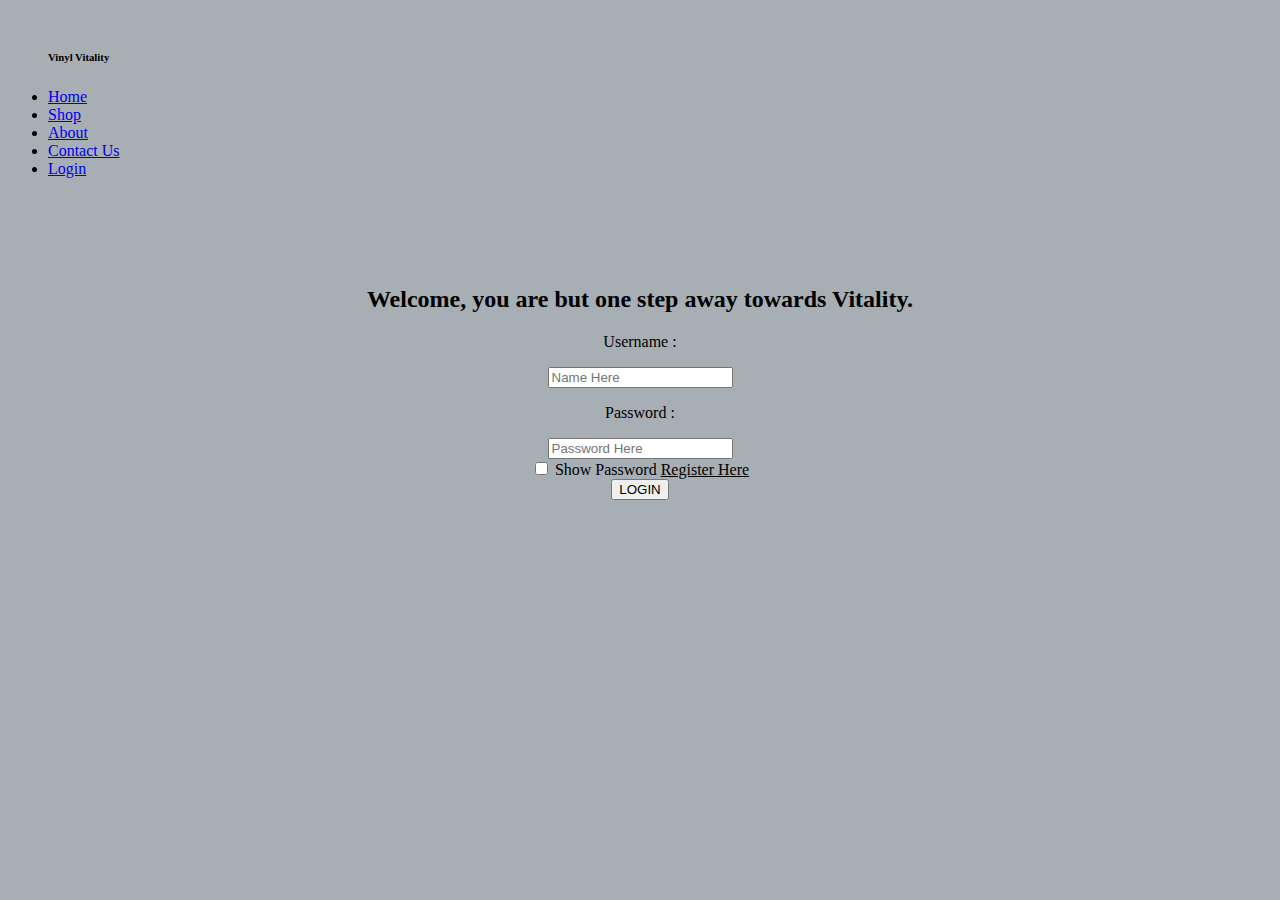
==== shop.html @ a81d19fe "Add files via upload" ====
<!DOCTYPE html>
<html>
  <head>
    <title>Ecommerce website</title>
    <link rel="stylesheet" href="style.css" />
  </head>
  <body>
    <!--header section-->
    <header>
      <div id="header">
        <div class="header-logo">
          <a href="indext.html"><img src="images/logo.png" alt="" /></a>
        </div>
        <div class="header-list">
          <nav class="header-list-nav">
            <ul>
			  <h6> Vinyl Vitality </h6>
              <li><a href="index.html">Home</a></li>
              <li><a class="active" href="shop.html">Shop</a></li>
              <li><a href="about.html">About</a></li>
              <li><a href="contact.html">Contact Us</a></li>
              <li><a href="login.html">Login</a></li>
            </ul>
          </nav>
          <div class="header-list-icon">
            <a href=""><i class="fa fa-bag-shopping"></i></a>
          </div>
        </div>
      </div>
    </header>
	
	<main>
	<section class="product-section" class="section-p1">
	<br>
	<br>
	<br>
	<br>
	<section class="product-section" class="section-p1">
        <h1>Our Products</h1>
        <div class="pro-collection">	
          <div class="product-cart">
            <img src="leyvey.jpg" style="padding-top: 50px; padding-bottom: 50px"/>
            <span>Laufey</span>
            <h4>Bewitched</h4>
            <h4 class="price">$30</h4>
            <a href="#"><b id="addtocart1" class="buy-icon"><img style="height: 20px; width: 20px" src="etnot.png"></b></a>
          </div>	
		 </div>
		<div class="pro-collection">
		 <div class="product-cart">
            <img src="demarc.webp" alt="product image" />
            <span>Mac Demarco</span>
            <h4>Here comes the cowboy</h4>
            <h4 class="price">$30</h4>
            <a href="#"><b id="addtocart1" class="buy-icon"><img style="height: 20px; width: 20px" src="etnot.png"></b></a>
          </div>
		</div>
		
		<div class="pro-collection">
		 <div class="product-cart">
            <img src="911.jpg" alt="product image" />
            <span>Tyler the Creator</span>
            <h4>Cherry Bomb</h4>
            <h4 class="price">$30</h4>
            <a href="#"><b id="addtocart1" class="buy-icon"><img style="height: 20px; width: 20px" src="etnot.png"></b></a>
          </div>
		</div>
		
		<div class="pro-collection">
		 <div class="product-cart">
            <img src="MJ.webp" alt="product image" />
            <span>Ryo Fukui</span>
            <h4>SCENERY</h4>
            <h4 class="price">$30</h4>
            <a href="#"><b id="addtocart1" class="buy-icon"><img style="height: 20px; width: 20px" src="etnot.png"></b></a>
          </div>
		</div>
		
		<div class="pro-collection">
		 <div class="product-cart">
            <img src="jaz.webp" alt="product image" />
            <span>Mac Demarco</span>
            <h4>Here comes the cowboy</h4>
            <h4 class="price">$30</h4>
            <a href="#"><b id="addtocart1" class="buy-icon"><img style="height: 20px; width: 20px" src="etnot.png"></b></a>
          </div>
		</div>
		
		<div class="pro-collection">
		 <div class="product-cart">
            <img src="totoro.webp" alt="product image" />
            <span>Studio Ghibli</span>
            <h4>My Neighbor Totoro OST</h4>
            <h4 class="price">$30</h4>
            <a href="#"><b id="addtocart1" class="buy-icon"><img style="height: 20px; width: 20px" src="etnot.png"></b></a>
          </div>
		</div>
		
     </section>	  
	</main>
	
    <div class="container">
            <div class="icon-cart">
                <img src = "bbldrizzy.png"
				width = "80"
				height = "80/>
					
            </div>
        <div class="listProduct">

        </div>
    </div>
	
    <div class="cartTab">

    <br>
	<br>
	
        <h1>Playlist</h1>
        <div class="listCart">
            
        </div>
        <div class="btn">
            <button class="close">Close</button>
            <button class="checkOut">Check Out</button>
        </div>
    </div>
	
  <script src="script.js"></script>
  </body>
</html>
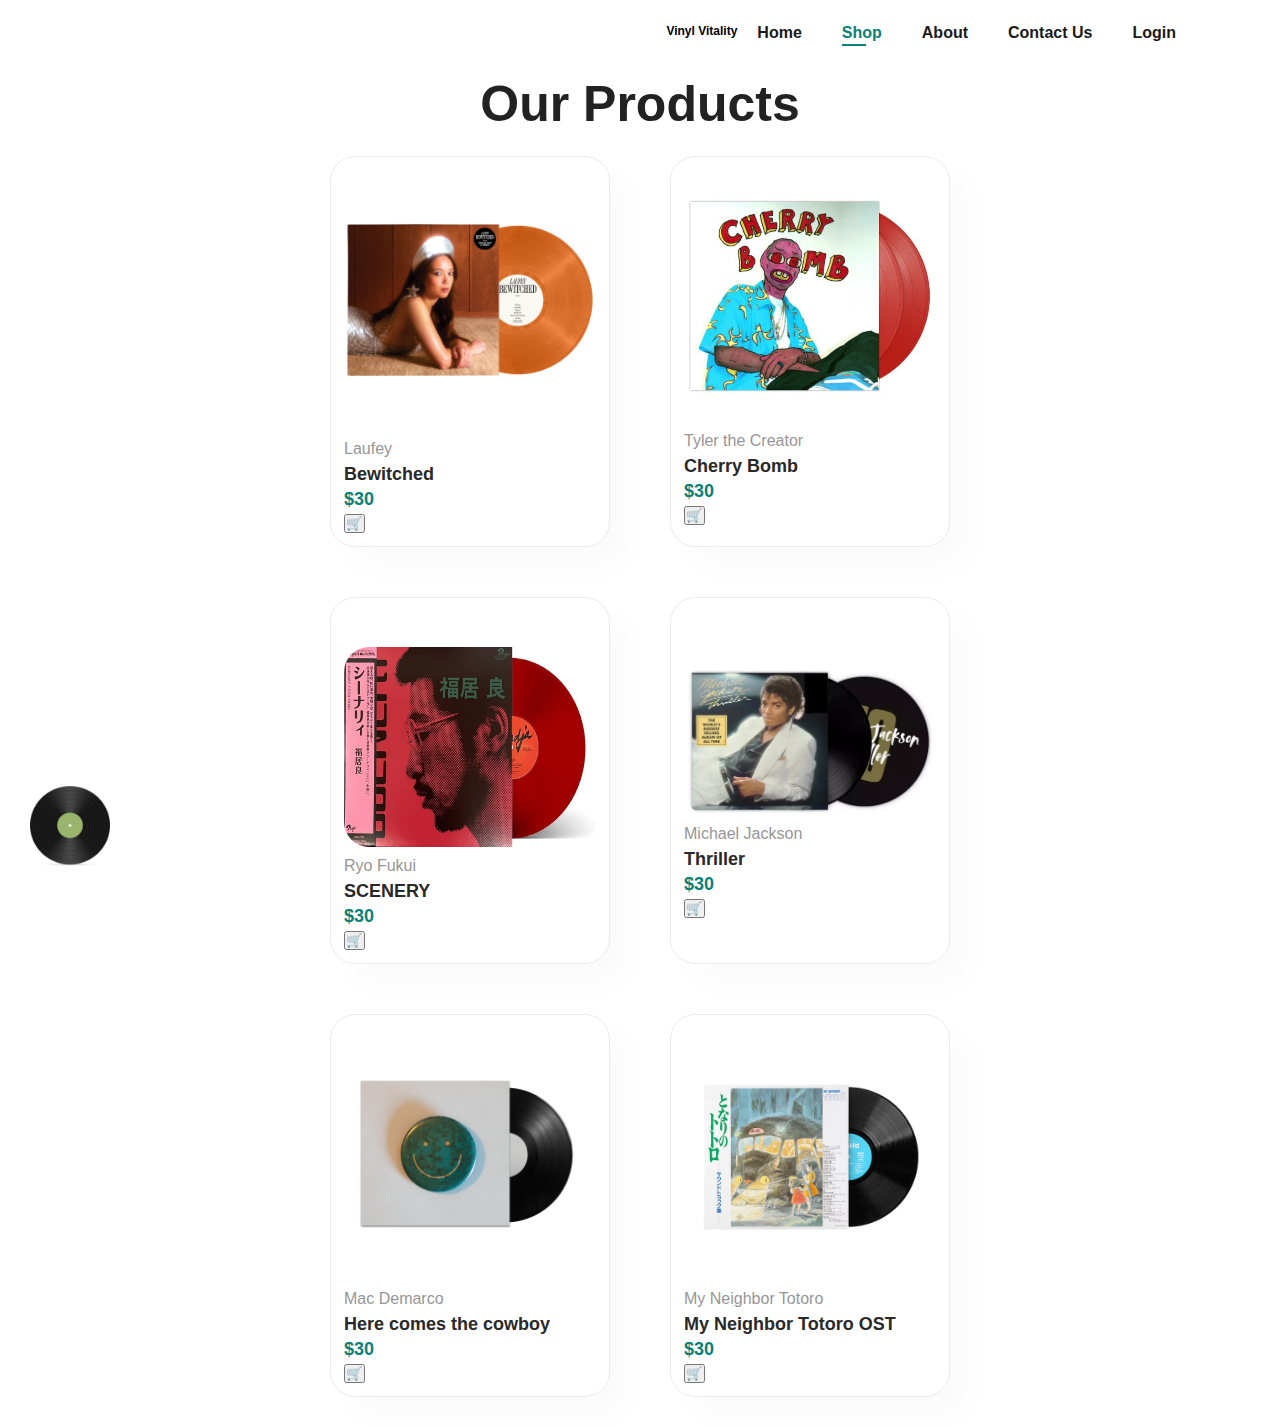
==== commit 4d8a5e93: "Add files via upload" ====
--- a/shop.html
+++ b/shop.html
@@ -1,11 +1,10 @@
 <!DOCTYPE html>
 <html>
   <head>
-    <title>Ecommerce website</title>
+    <title>Shop</title>
     <link rel="stylesheet" href="style.css" />
   </head>
   <body>
-    <!--header section-->
     <header>
       <div id="header">
         <div class="header-logo">
@@ -29,100 +28,95 @@
       </div>
     </header>
 	
-	<main>
 	<section class="product-section" class="section-p1">
 	<br>
 	<br>
 	<br>
 	<br>
-	<section class="product-section" class="section-p1">
+	<section class="product-section">
         <h1>Our Products</h1>
-        <div class="pro-collection">	
-          <div class="product-cart">
+		<div class="product-section">
+        <div class="pro-collection">
+          <div class="product-cart">		
+          <div class="item" data-id="1">
             <img src="leyvey.jpg" style="padding-top: 50px; padding-bottom: 50px"/>
             <span>Laufey</span>
             <h4>Bewitched</h4>
             <h4 class="price">$30</h4>
-            <a href="#"><b id="addtocart1" class="buy-icon"><img style="height: 20px; width: 20px" src="etnot.png"></b></a>
+            <button class="addCart1">🛒</button>
           </div>	
 		 </div>
-		<div class="pro-collection">
 		 <div class="product-cart">
+		 <div class="item" data-id="2">
+            <img src="911.jpg" alt="product image" />
+            <span>Tyler the Creator</span>
+            <h4>Cherry Bomb</h4>
+            <h4 class="price">$30</h4>
+            <button class="addCart1">🛒</button>
+          </div>
+		</div>	
+		<div class="product-cart">
+		 <div class="item" data-id="3">
+		 <br>
+		 <br>
+            <img src="jaz.webp" alt="product image" 
+			height = "200"
+	        width = "200"/>
+            <span>Ryo Fukui</span>
+            <h4>SCENERY</h4>
+            <h4 class="price">$30</h4>
+            <button class="addCart1">🛒</button>
+          </div>
+		</div>	
+		 <div class="product-cart">
+		 <div class="item" data-id="4">
+		 <br>
+		 <br>
+		 <br>
+            <img src="MJ.webp" alt="product image" />
+            <span>Michael Jackson</span>
+            <h4>Thriller</h4>
+            <h4 class="price">$30</h4>
+            <button class="addCart1">🛒</button>
+          </div>
+		</div>	
+		<div class="product-cart">
+		 <div class="item" data-id="5">
             <img src="demarc.webp" alt="product image" />
             <span>Mac Demarco</span>
             <h4>Here comes the cowboy</h4>
             <h4 class="price">$30</h4>
-            <a href="#"><b id="addtocart1" class="buy-icon"><img style="height: 20px; width: 20px" src="etnot.png"></b></a>
+            <button class="addCart1">🛒</button>
           </div>
-		</div>
-		
-		<div class="pro-collection">
+		</div>	
 		 <div class="product-cart">
-            <img src="911.jpg" alt="product image" />
-            <span>Tyler the Creator</span>
-            <h4>Cherry Bomb</h4>
-            <h4 class="price">$30</h4>
-            <a href="#"><b id="addtocart1" class="buy-icon"><img style="height: 20px; width: 20px" src="etnot.png"></b></a>
-          </div>
-		</div>
-		
-		<div class="pro-collection">
-		 <div class="product-cart">
-            <img src="MJ.webp" alt="product image" />
-            <span>Ryo Fukui</span>
-            <h4>SCENERY</h4>
-            <h4 class="price">$30</h4>
-            <a href="#"><b id="addtocart1" class="buy-icon"><img style="height: 20px; width: 20px" src="etnot.png"></b></a>
-          </div>
-		</div>
-		
-		<div class="pro-collection">
-		 <div class="product-cart">
-            <img src="jaz.webp" alt="product image" />
-            <span>Mac Demarco</span>
-            <h4>Here comes the cowboy</h4>
-            <h4 class="price">$30</h4>
-            <a href="#"><b id="addtocart1" class="buy-icon"><img style="height: 20px; width: 20px" src="etnot.png"></b></a>
-          </div>
-		</div>
-		
-		<div class="pro-collection">
-		 <div class="product-cart">
+		 <div class="item" data-id="6">
             <img src="totoro.webp" alt="product image" />
-            <span>Studio Ghibli</span>
+            <span>My Neighbor Totoro</span>
             <h4>My Neighbor Totoro OST</h4>
             <h4 class="price">$30</h4>
-            <a href="#"><b id="addtocart1" class="buy-icon"><img style="height: 20px; width: 20px" src="etnot.png"></b></a>
+            <button class="addCart1">🛒</button>
           </div>
-		</div>
-		
-     </section>	  
-	</main>
+		</div>	
+	</div>		
+     </section>	  	
+	 
 	
-    <div class="container">
+    <div class="container">	
             <div class="icon-cart">
                 <img src = "bbldrizzy.png"
 				width = "80"
-				height = "80/>
-					
+				height = "80"/>				
             </div>
-        <div class="listProduct">
-
-        </div>
     </div>
 	
     <div class="cartTab">
-
-    <br>
-	<br>
-	
-        <h1>Playlist</h1>
-        <div class="listCart">
-            
+        <h1 style="color: white">Shopping Cart</h1>
+        <div class="listCart">           
         </div>
         <div class="btn">
-            <button class="close">Close</button>
-            <button class="checkOut">Check Out</button>
+            <button class="close">CLOSE</button>
+            <button class="checkOut" onclick="checkout()">Check Out</button>
         </div>
     </div>
 	
--- a/style.css
+++ b/style.css
@@ -0,0 +1,286 @@
+* {
+  margin: 0;
+  padding: 0;
+  box-sizing: border-box;
+  font-family: "League Spartan", sans-serif;
+}
+
+h1 {
+  font-size: 50px;
+  line-height: 64px;
+  color: #222;
+}
+h2 {
+  font-size: 46px;
+  line-height: 54px;
+  color: #222;
+}
+h4 {
+  font-size: 20px;
+  color: #222;
+}
+h6 {
+  font-weight: 700;
+  font-size: 12px;
+}
+p {
+  font-size: 16px;
+  color: #465b52;
+  margin: 15px 0 20px 0;
+}
+.section-p1 {
+  padding: 40px 0;
+}
+.section-m1 {
+  margin: 40px 0;
+}
+
+body {
+  width: 100%;
+}
+#header {
+    position: fixed;
+    width:100%;
+    background-color: rgb(255, 255, 255);
+    padding:1.5rem 5%;
+    display: flex;
+    align-items: center;
+    justify-content: space-between;
+    z-index:1;
+    
+}
+.header-list {
+  display: flex;
+  align-items: center;
+  justify-content: center;
+}
+.header-list-nav ul {
+  display: flex;
+}
+.header-list-nav ul li {
+  list-style-type: none;
+  padding: 0 20px;
+  position: relative;
+}
+.header-list-nav ul a {
+  text-decoration: none;
+  font-size: 16px;
+  font-weight: 600;
+  color: #1a1a1a;
+  transition: 0.3s ease;
+}
+.header-list-nav ul a:hover,
+.header-list-nav ul a.active {
+  color: #088178;
+  content: "";
+}
+.header-list-icon a {
+  color: #1a1a1a;
+  padding-left: 20px;
+  transition: 0.3s ease;
+}
+.header-list-icon a:hover,
+.header-list-nav ul a.active {
+  color: #088178;
+}
+.header-list-nav ul li a:hover::after,
+.header-list-nav ul li a.active::after {
+  content: "";
+  width: 30%;
+  height: 2px;
+  background: #088178;
+  position: absolute;
+  bottom: -4px;
+  left: 20px;
+}
+.container{
+    width: 40px;
+	margin-left: 30px;
+    text-align: left;
+    padding-top: 10px;
+    transition: transform .5s;
+	position: absolute;
+	bottom: 30px;
+}
+svg{
+    width: 30px;
+}
+.icon-cart{
+    position: relative;
+}
+.icon-cart span{
+    position: absolute;
+    background-color: red;
+    width: 30px;
+    height: 30px;
+    display: flex;
+    justify-content: center;
+    align-items: center;
+    border-radius: 50%;
+    color: #fff;
+    top: 50%;
+    right: -20px;
+}
+.listProduct .item img{
+    width: 90%;
+    filter: drop-shadow(0 50px 20px #0009);
+}
+.listProduct{
+    display: grid;
+    grid-template-columns: repeat(4, 1fr);
+    gap: 20px;
+}
+.listProduct .item{
+    background-color: #EEEEE6;
+    padding: 20px;
+    border-radius: 20px;
+}
+.listProduct .item h2{
+    font-weight: 500;
+    font-size: large;
+}
+.listProduct .item .price{
+    letter-spacing: 7px;
+    font-size: small;
+}
+.listProduct .item button{
+    background-color: #353432;
+    color: #eee;
+    border: none;
+    padding: 5px 10px;
+    margin-top: 10px;
+    border-radius: 20px;
+}
+.cartTab{
+    width: 400px;
+	margin-top: 50px;
+    background-color: #353432;
+    color: #eee;
+    position: fixed;
+	top: 0;
+    right: -400px;
+    bottom: 0;
+    display: grid;
+    grid-template-rows: 70px 1fr 70px;
+    transition: .5s;
+}
+body.showCart .cartTab{
+    right: 0;
+}
+.cartTab h1{
+    padding: 20px;
+    margin: 0;
+    font-weight: 300;
+}
+.cartTab .btn{
+    display: grid;
+    grid-template-columns: repeat(2, 1fr);
+}
+.cartTab button{
+    background-color: #E8BC0E;
+    border: none;
+    font-family: Poppins;
+    font-weight: 500;
+    cursor: pointer;
+}
+.cartTab .close{
+    background-color: #eee;
+}
+.listCart .item img{
+    width: 100%;
+}
+.listCart .item{
+    display: grid;
+    grid-template-columns: 70px 150px 50px 1fr;
+    gap: 10px;
+    text-align: center;
+    align-items: center;
+	margin-top: 20px;
+}
+.listCart .quantity span{
+    display: inline-block;
+    width: 25px;
+    height: 25px;
+    background-color: #eee;
+    border-radius: 50%;
+    color: #555;
+    cursor: pointer;
+}
+.listCart{
+    overflow: auto;
+}
+
+/* feature section styles */
+.pro-collection {
+  display: flex;
+  flex-wrap: wrap;
+  justify-content: space-between;
+  margin: 0 300px;
+}
+.product-section h1,
+.product-section p {
+  text-align: center;
+}
+.product-section .product-cart {
+  width: 280px;
+  border: 1px solid #ebebeb;
+  padding: 13px;
+  border-radius: 25px;
+  position: relative;
+  box-shadow: 20px 20px 30px rgba(0, 0, 0, 0.02);
+  transition: box-shadow 0.2s;
+  margin: auto;
+  margin-top: 20px;
+  margin-bottom: 30px;
+}
+.product-section .product-cart:hover {
+  box-shadow: 20px 20px 30px rgba(0, 0, 0, 0.06);
+}
+.product-section .product-cart img {
+  width: 100%;
+  border-radius: 25px;
+}
+.product-section .product-cart span {
+  color: #969696;
+  font-weight: 500;
+  line-height: 30px;
+}
+.product-section .product-cart h4 {
+  font-size: 18px;
+  color: rgb(41, 41, 41);
+}
+.product-section .product-cart .stars {
+  color: #e6ae2c;
+  padding: 6px 0;
+}
+.product-section .product-cart .price {
+  color: #088178;
+  padding: 4px 0;
+}
+.product-section .product-cart .buy-icon {
+  color: #088178;
+  background-color: #c7e9e75e;
+  padding: 5px;
+  border-radius: 50px;
+  position: absolute;
+  right: 10px;
+  bottom: 10px;
+}
+footer {
+    position: fixed;
+    bottom: 0;
+	left: 10px;
+    padding: 15px 0;
+	border-radius: 10%;
+    background-color: #f0f0f0;
+	border-radius: 50px;
+}
+div.scroll-container {
+  background-color: #333;
+  overflow: hidden;
+  white-space: nowrap;
+  padding: 10px;
+}
+div.scroll-container img {
+  padding: 10px;
+}
